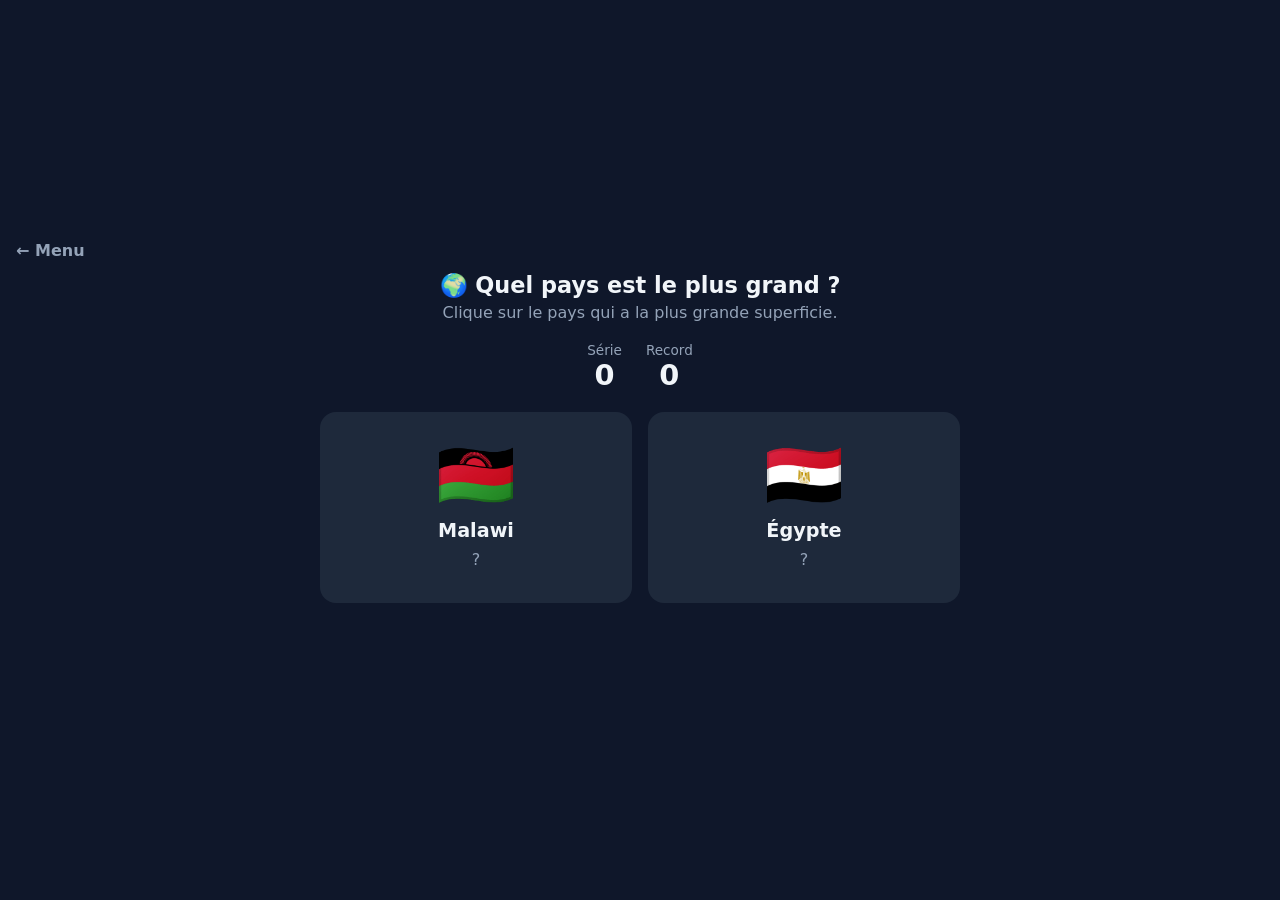
==== quiz.html @ 6a031f45 "v14 : menu de mini-jeux, prénoms + Prêt, abandon, écart 75 %, jeux de classement - Menu d'accueil (i" ====
<!DOCTYPE html>
<html lang="fr">
<head>
<meta charset="utf-8">
<meta name="viewport" content="width=device-width, initial-scale=1">
<title>Quel pays est le plus grand ?</title>
<style>
  :root { --bg:#0f172a; --card:#1e293b; --txt:#f1f5f9; --mute:#94a3b8; --ok:#22c55e; --ko:#ef4444; --acc:#38bdf8; }
  * { box-sizing:border-box; }
  body { margin:0; min-height:100vh; display:flex; flex-direction:column; align-items:center; justify-content:center;
         background:var(--bg); color:var(--txt); font-family:system-ui,sans-serif; padding:16px; }
  h1 { font-size:1.4rem; margin:0 0 4px; text-align:center; }
  .sub { color:var(--mute); margin-bottom:20px; text-align:center; }
  .scores { display:flex; gap:24px; margin-bottom:20px; }
  .scores div { text-align:center; color:var(--mute); font-size:.85rem; }
  .scores b { display:block; font-size:1.8rem; color:var(--txt); }
  .duel { display:flex; gap:16px; width:100%; max-width:640px; }
  .country { flex:1; background:var(--card); border:3px solid transparent; border-radius:16px; padding:28px 12px;
             color:var(--txt); font:inherit; cursor:pointer; transition:transform .1s, border-color .2s; }
  .country:hover:not(:disabled) { transform:translateY(-3px); border-color:var(--acc); }
  .country:disabled { cursor:default; }
  .flag { font-size:4rem; line-height:1; }
  .name { font-size:1.2rem; font-weight:600; margin-top:12px; }
  .area { margin-top:8px; color:var(--mute); min-height:1.4em; }
  .country.ok { border-color:var(--ok); }
  .country.ko { border-color:var(--ko); }
  .msg { margin:20px 0 10px; min-height:1.6em; font-weight:600; text-align:center; }
  button.action { background:var(--acc); color:#0f172a; border:0; border-radius:10px; padding:12px 24px;
                  font:inherit; font-weight:700; cursor:pointer; }
  .hidden { display:none; }
  @media (max-width:480px) { .duel { flex-direction:column; } .country { padding:18px 12px; } .flag { font-size:3rem; } }
</style>
</head>
<body>
  <a href="./" style="align-self:flex-start;color:var(--mute);text-decoration:none;font-weight:600;margin-bottom:12px">← Menu</a>
  <h1>🌍 Quel pays est le plus grand ?</h1>
  <div class="sub">Clique sur le pays qui a la plus grande superficie.</div>
  <div class="scores">
    <div>Série<b id="score">0</b></div>
    <div>Record<b id="best">0</b></div>
  </div>
  <div class="duel">
    <button class="country" id="c0"></button>
    <button class="country" id="c1"></button>
  </div>
  <div class="msg" id="msg"></div>
  <button class="action hidden" id="next"></button>

<script>
// [code ISO, nom, superficie en km²]
const DATA = [
["RU","Russie",17098246],["CA","Canada",9984670],["CN","Chine",9596961],["US","États-Unis",9833517],
["BR","Brésil",8515767],["AU","Australie",7692024],["IN","Inde",3287263],["AR","Argentine",2780400],
["KZ","Kazakhstan",2724900],["DZ","Algérie",2381741],["CD","RD Congo",2344858],["SA","Arabie saoudite",2149690],
["MX","Mexique",1964375],["ID","Indonésie",1904569],["SD","Soudan",1861484],["LY","Libye",1759540],
["IR","Iran",1648195],["MN","Mongolie",1564116],["PE","Pérou",1285216],["TD","Tchad",1284000],
["NE","Niger",1267000],["AO","Angola",1246700],["ML","Mali",1240192],["ZA","Afrique du Sud",1221037],
["CO","Colombie",1141748],["ET","Éthiopie",1104300],["BO","Bolivie",1098581],["MR","Mauritanie",1030700],
["EG","Égypte",1002450],["TZ","Tanzanie",945087],["NG","Nigeria",923768],["VE","Venezuela",916445],
["PK","Pakistan",881913],["NA","Namibie",825615],["MZ","Mozambique",801590],["TR","Turquie",783562],
["CL","Chili",756102],["ZM","Zambie",752612],["MM","Myanmar",676578],["AF","Afghanistan",652230],
["SO","Somalie",637657],["CF","Centrafrique",622984],["UA","Ukraine",603550],["MG","Madagascar",587041],
["BW","Botswana",581730],["KE","Kenya",580367],["FR","France",551695],["YE","Yémen",527968],
["TH","Thaïlande",513120],["ES","Espagne",505990],["TM","Turkménistan",488100],["CM","Cameroun",475440],
["PG","Papouasie-Nouvelle-Guinée",462840],["SE","Suède",450295],["UZ","Ouzbékistan",447400],["MA","Maroc",446550],
["IQ","Irak",438317],["PY","Paraguay",406752],["ZW","Zimbabwe",390757],["JP","Japon",377975],
["DE","Allemagne",357022],["CG","Congo",342000],["FI","Finlande",338145],["VN","Vietnam",331212],
["MY","Malaisie",330803],["NO","Norvège",323802],["CI","Côte d'Ivoire",322463],["PL","Pologne",312696],
["OM","Oman",309500],["IT","Italie",301340],["PH","Philippines",300000],["EC","Équateur",283561],
["BF","Burkina Faso",272967],["NZ","Nouvelle-Zélande",268838],["GA","Gabon",267668],["GN","Guinée",245857],
["GB","Royaume-Uni",243610],["UG","Ouganda",241038],["GH","Ghana",238533],["RO","Roumanie",238397],
["LA","Laos",236800],["GY","Guyana",214969],["BY","Biélorussie",207600],["KG","Kirghizistan",199951],
["SN","Sénégal",196722],["SY","Syrie",185180],["KH","Cambodge",181035],["UY","Uruguay",176215],
["SR","Suriname",163820],["TN","Tunisie",163610],["BD","Bangladesh",147570],["NP","Népal",147181],
["TJ","Tadjikistan",143100],["GR","Grèce",131957],["NI","Nicaragua",130373],["KP","Corée du Nord",120538],
["MW","Malawi",118484],["ER","Érythrée",117600],["BJ","Bénin",114763],["HN","Honduras",112492],
["LR","Libéria",111369],["BG","Bulgarie",110879],["CU","Cuba",109884],["GT","Guatemala",108889],
["IS","Islande",103000],["KR","Corée du Sud",100210],["HU","Hongrie",93028],["PT","Portugal",92090],
["JO","Jordanie",89342],["RS","Serbie",88361],["AZ","Azerbaïdjan",86600],["AT","Autriche",83871],
["AE","Émirats arabes unis",83600],["CZ","Tchéquie",78867],["PA","Panama",75417],["SL","Sierra Leone",71740],
["IE","Irlande",70273],["GE","Géorgie",69700],["LK","Sri Lanka",65610],["LT","Lituanie",65300],
["LV","Lettonie",64589],["TG","Togo",56785],["HR","Croatie",56594],["BA","Bosnie-Herzégovine",51209],
["CR","Costa Rica",51100],["SK","Slovaquie",49035],["DO","République dominicaine",48671],["EE","Estonie",45228],
["DK","Danemark",43094],["NL","Pays-Bas",41850],["CH","Suisse",41285],["BT","Bhoutan",38394],
["TW","Taïwan",36193],["GW","Guinée-Bissau",36125],["MD","Moldavie",33846],["BE","Belgique",30528],
["LS","Lesotho",30355],["AM","Arménie",29743],["AL","Albanie",28748],["SV","Salvador",21041],
["SI","Slovénie",20273],["FJ","Fidji",18272],["KW","Koweït",17818],["SZ","Eswatini",17364],
["TL","Timor oriental",14874],["QA","Qatar",11586],["JM","Jamaïque",10991],["LB","Liban",10452],
["CY","Chypre",9251],["LU","Luxembourg",2586],["MU","Maurice",2040],["MT","Malte",316],
["LI","Liechtenstein",160],["SM","Saint-Marin",61],["MC","Monaco",2]
].map(([code,name,area]) => ({
  name, area,
  flag: [...code].map(c => String.fromCodePoint(127397 + c.charCodeAt(0))).join("")
}));

const fmt = n => n.toLocaleString("fr-FR", { maximumFractionDigits: 2 }) + " km²";
const $ = id => document.getElementById(id);
const btns = [$("c0"), $("c1")];
const rand = () => DATA[Math.floor(Math.random() * DATA.length)];

let score = 0, kept = null, pair = [], locked = false;
let best = 0;
try { best = +localStorage.getItem("geo-best") || 0; } catch {}
$("best").textContent = best;

function randomOther(not) {
  let c;
  do { c = rand(); } while (c === not);
  return c;
}

function render() {
  pair.forEach((c, i) => {
    btns[i].className = "country";
    btns[i].disabled = false;
    btns[i].innerHTML = `<div class="flag">${c.flag}</div><div class="name">${c.name}</div><div class="area">?</div>`;
  });
  $("msg").textContent = "";
  $("next").classList.add("hidden");
  locked = false;
}

function newRound() {
  if (kept) {
    pair = [kept, randomOther(kept)];
    if (Math.random() < 0.5) pair.reverse();
  } else {
    const a = rand();
    pair = [a, randomOther(a)];
  }
  render();
}

function answer(i) {
  if (locked) return;
  locked = true;
  const bigger = pair[0].area > pair[1].area ? 0 : 1;
  btns.forEach((b, j) => {
    b.disabled = true;
    b.querySelector(".area").textContent = fmt(pair[j].area);
    if (j === bigger) b.classList.add("ok");
    else if (j === i) b.classList.add("ko");
  });
  const next = $("next");
  next.classList.remove("hidden");
  if (i === bigger) {
    score++;
    $("score").textContent = score;
    if (score > best) {
      best = score; $("best").textContent = best;
      try { localStorage.setItem("geo-best", best); } catch {}
    }
    kept = pair[Math.random() < 0.5 ? 0 : 1];  // on garde l'un des deux au hasard
    $("msg").textContent = `✅ Bravo ! On garde ${kept.name}.`;
    next.textContent = "Suivant →";
  } else {
    $("msg").textContent = `❌ Raté ! C'était ${pair[bigger].name}. Score final : ${score}`;
    kept = null; score = 0;
    $("score").textContent = 0;
    next.textContent = "Rejouer";
  }
  next.focus();
}

btns.forEach((b, i) => b.addEventListener("click", () => answer(i)));
$("next").addEventListener("click", newRound);
document.addEventListener("keydown", e => {
  if (e.key === "ArrowLeft") answer(0);
  else if (e.key === "ArrowRight") answer(1);
});
newRound();
</script>
</body>
</html>
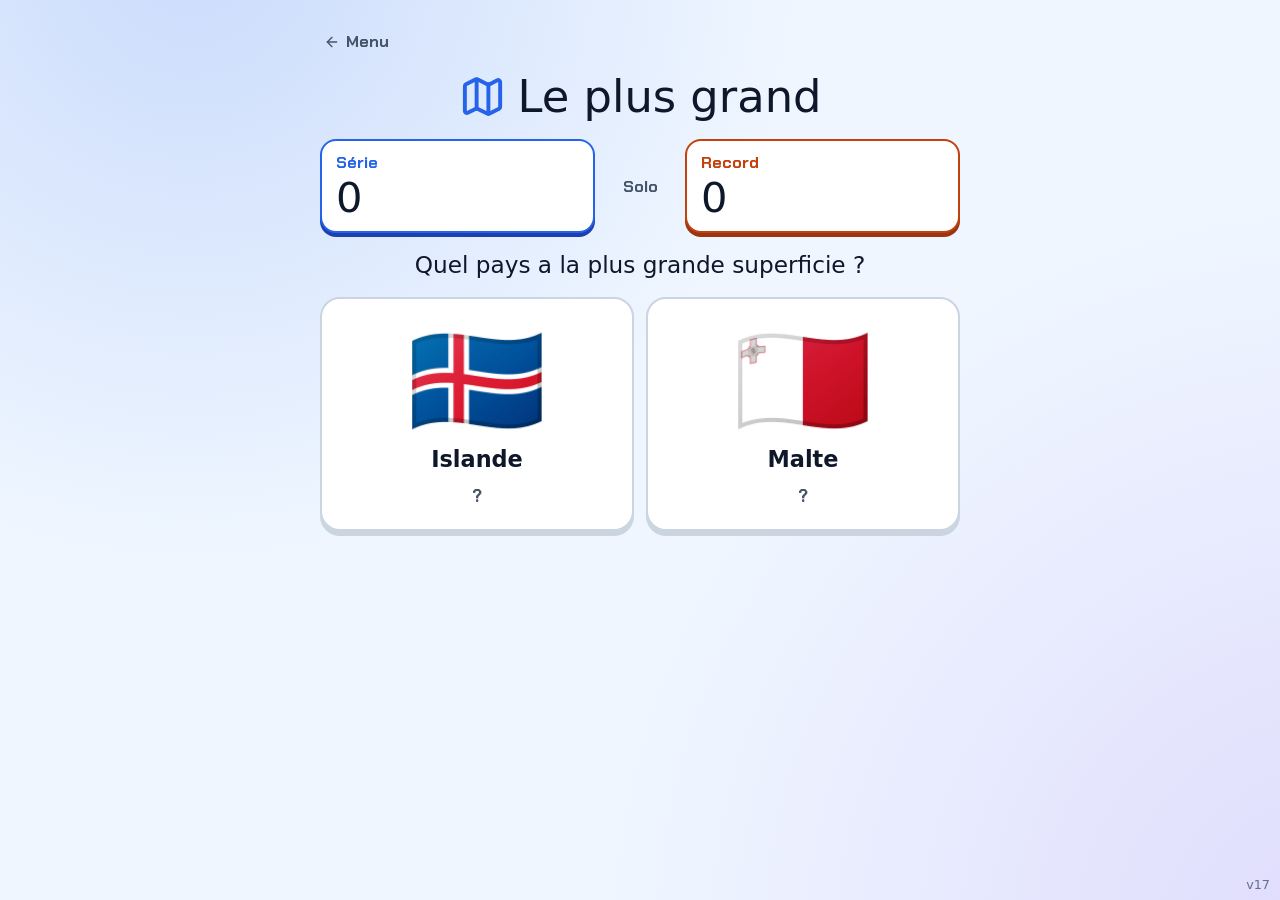
==== commit d75f7fd7: "v17 : nouveau design (skill ui-ux-pro-max) et ajout du skill au dépôt - Ajoute le skill ui-ux-pro-ma" ====
--- a/quiz.html
+++ b/quiz.html
@@ -1,174 +1,8 @@
-<!DOCTYPE html>
-<html lang="fr">
-<head>
+<!doctype html>
+<html lang="fr"><head>
 <meta charset="utf-8">
-<meta name="viewport" content="width=device-width, initial-scale=1">
-<title>Quel pays est le plus grand ?</title>
-<style>
-  :root { --bg:#0f172a; --card:#1e293b; --txt:#f1f5f9; --mute:#94a3b8; --ok:#22c55e; --ko:#ef4444; --acc:#38bdf8; }
-  * { box-sizing:border-box; }
-  body { margin:0; min-height:100vh; display:flex; flex-direction:column; align-items:center; justify-content:center;
-         background:var(--bg); color:var(--txt); font-family:system-ui,sans-serif; padding:16px; }
-  h1 { font-size:1.4rem; margin:0 0 4px; text-align:center; }
-  .sub { color:var(--mute); margin-bottom:20px; text-align:center; }
-  .scores { display:flex; gap:24px; margin-bottom:20px; }
-  .scores div { text-align:center; color:var(--mute); font-size:.85rem; }
-  .scores b { display:block; font-size:1.8rem; color:var(--txt); }
-  .duel { display:flex; gap:16px; width:100%; max-width:640px; }
-  .country { flex:1; background:var(--card); border:3px solid transparent; border-radius:16px; padding:28px 12px;
-             color:var(--txt); font:inherit; cursor:pointer; transition:transform .1s, border-color .2s; }
-  .country:hover:not(:disabled) { transform:translateY(-3px); border-color:var(--acc); }
-  .country:disabled { cursor:default; }
-  .flag { font-size:4rem; line-height:1; }
-  .name { font-size:1.2rem; font-weight:600; margin-top:12px; }
-  .area { margin-top:8px; color:var(--mute); min-height:1.4em; }
-  .country.ok { border-color:var(--ok); }
-  .country.ko { border-color:var(--ko); }
-  .msg { margin:20px 0 10px; min-height:1.6em; font-weight:600; text-align:center; }
-  button.action { background:var(--acc); color:#0f172a; border:0; border-radius:10px; padding:12px 24px;
-                  font:inherit; font-weight:700; cursor:pointer; }
-  .hidden { display:none; }
-  @media (max-width:480px) { .duel { flex-direction:column; } .country { padding:18px 12px; } .flag { font-size:3rem; } }
-</style>
-</head>
-<body>
-  <a href="./" style="align-self:flex-start;color:var(--mute);text-decoration:none;font-weight:600;margin-bottom:12px">← Menu</a>
-  <h1>🌍 Quel pays est le plus grand ?</h1>
-  <div class="sub">Clique sur le pays qui a la plus grande superficie.</div>
-  <div class="scores">
-    <div>Série<b id="score">0</b></div>
-    <div>Record<b id="best">0</b></div>
-  </div>
-  <div class="duel">
-    <button class="country" id="c0"></button>
-    <button class="country" id="c1"></button>
-  </div>
-  <div class="msg" id="msg"></div>
-  <button class="action hidden" id="next"></button>
-
-<script>
-// [code ISO, nom, superficie en km²]
-const DATA = [
-["RU","Russie",17098246],["CA","Canada",9984670],["CN","Chine",9596961],["US","États-Unis",9833517],
-["BR","Brésil",8515767],["AU","Australie",7692024],["IN","Inde",3287263],["AR","Argentine",2780400],
-["KZ","Kazakhstan",2724900],["DZ","Algérie",2381741],["CD","RD Congo",2344858],["SA","Arabie saoudite",2149690],
-["MX","Mexique",1964375],["ID","Indonésie",1904569],["SD","Soudan",1861484],["LY","Libye",1759540],
-["IR","Iran",1648195],["MN","Mongolie",1564116],["PE","Pérou",1285216],["TD","Tchad",1284000],
-["NE","Niger",1267000],["AO","Angola",1246700],["ML","Mali",1240192],["ZA","Afrique du Sud",1221037],
-["CO","Colombie",1141748],["ET","Éthiopie",1104300],["BO","Bolivie",1098581],["MR","Mauritanie",1030700],
-["EG","Égypte",1002450],["TZ","Tanzanie",945087],["NG","Nigeria",923768],["VE","Venezuela",916445],
-["PK","Pakistan",881913],["NA","Namibie",825615],["MZ","Mozambique",801590],["TR","Turquie",783562],
-["CL","Chili",756102],["ZM","Zambie",752612],["MM","Myanmar",676578],["AF","Afghanistan",652230],
-["SO","Somalie",637657],["CF","Centrafrique",622984],["UA","Ukraine",603550],["MG","Madagascar",587041],
-["BW","Botswana",581730],["KE","Kenya",580367],["FR","France",551695],["YE","Yémen",527968],
-["TH","Thaïlande",513120],["ES","Espagne",505990],["TM","Turkménistan",488100],["CM","Cameroun",475440],
-["PG","Papouasie-Nouvelle-Guinée",462840],["SE","Suède",450295],["UZ","Ouzbékistan",447400],["MA","Maroc",446550],
-["IQ","Irak",438317],["PY","Paraguay",406752],["ZW","Zimbabwe",390757],["JP","Japon",377975],
-["DE","Allemagne",357022],["CG","Congo",342000],["FI","Finlande",338145],["VN","Vietnam",331212],
-["MY","Malaisie",330803],["NO","Norvège",323802],["CI","Côte d'Ivoire",322463],["PL","Pologne",312696],
-["OM","Oman",309500],["IT","Italie",301340],["PH","Philippines",300000],["EC","Équateur",283561],
-["BF","Burkina Faso",272967],["NZ","Nouvelle-Zélande",268838],["GA","Gabon",267668],["GN","Guinée",245857],
-["GB","Royaume-Uni",243610],["UG","Ouganda",241038],["GH","Ghana",238533],["RO","Roumanie",238397],
-["LA","Laos",236800],["GY","Guyana",214969],["BY","Biélorussie",207600],["KG","Kirghizistan",199951],
-["SN","Sénégal",196722],["SY","Syrie",185180],["KH","Cambodge",181035],["UY","Uruguay",176215],
-["SR","Suriname",163820],["TN","Tunisie",163610],["BD","Bangladesh",147570],["NP","Népal",147181],
-["TJ","Tadjikistan",143100],["GR","Grèce",131957],["NI","Nicaragua",130373],["KP","Corée du Nord",120538],
-["MW","Malawi",118484],["ER","Érythrée",117600],["BJ","Bénin",114763],["HN","Honduras",112492],
-["LR","Libéria",111369],["BG","Bulgarie",110879],["CU","Cuba",109884],["GT","Guatemala",108889],
-["IS","Islande",103000],["KR","Corée du Sud",100210],["HU","Hongrie",93028],["PT","Portugal",92090],
-["JO","Jordanie",89342],["RS","Serbie",88361],["AZ","Azerbaïdjan",86600],["AT","Autriche",83871],
-["AE","Émirats arabes unis",83600],["CZ","Tchéquie",78867],["PA","Panama",75417],["SL","Sierra Leone",71740],
-["IE","Irlande",70273],["GE","Géorgie",69700],["LK","Sri Lanka",65610],["LT","Lituanie",65300],
-["LV","Lettonie",64589],["TG","Togo",56785],["HR","Croatie",56594],["BA","Bosnie-Herzégovine",51209],
-["CR","Costa Rica",51100],["SK","Slovaquie",49035],["DO","République dominicaine",48671],["EE","Estonie",45228],
-["DK","Danemark",43094],["NL","Pays-Bas",41850],["CH","Suisse",41285],["BT","Bhoutan",38394],
-["TW","Taïwan",36193],["GW","Guinée-Bissau",36125],["MD","Moldavie",33846],["BE","Belgique",30528],
-["LS","Lesotho",30355],["AM","Arménie",29743],["AL","Albanie",28748],["SV","Salvador",21041],
-["SI","Slovénie",20273],["FJ","Fidji",18272],["KW","Koweït",17818],["SZ","Eswatini",17364],
-["TL","Timor oriental",14874],["QA","Qatar",11586],["JM","Jamaïque",10991],["LB","Liban",10452],
-["CY","Chypre",9251],["LU","Luxembourg",2586],["MU","Maurice",2040],["MT","Malte",316],
-["LI","Liechtenstein",160],["SM","Saint-Marin",61],["MC","Monaco",2]
-].map(([code,name,area]) => ({
-  name, area,
-  flag: [...code].map(c => String.fromCodePoint(127397 + c.charCodeAt(0))).join("")
-}));
-
-const fmt = n => n.toLocaleString("fr-FR", { maximumFractionDigits: 2 }) + " km²";
-const $ = id => document.getElementById(id);
-const btns = [$("c0"), $("c1")];
-const rand = () => DATA[Math.floor(Math.random() * DATA.length)];
-
-let score = 0, kept = null, pair = [], locked = false;
-let best = 0;
-try { best = +localStorage.getItem("geo-best") || 0; } catch {}
-$("best").textContent = best;
-
-function randomOther(not) {
-  let c;
-  do { c = rand(); } while (c === not);
-  return c;
-}
-
-function render() {
-  pair.forEach((c, i) => {
-    btns[i].className = "country";
-    btns[i].disabled = false;
-    btns[i].innerHTML = `<div class="flag">${c.flag}</div><div class="name">${c.name}</div><div class="area">?</div>`;
-  });
-  $("msg").textContent = "";
-  $("next").classList.add("hidden");
-  locked = false;
-}
-
-function newRound() {
-  if (kept) {
-    pair = [kept, randomOther(kept)];
-    if (Math.random() < 0.5) pair.reverse();
-  } else {
-    const a = rand();
-    pair = [a, randomOther(a)];
-  }
-  render();
-}
-
-function answer(i) {
-  if (locked) return;
-  locked = true;
-  const bigger = pair[0].area > pair[1].area ? 0 : 1;
-  btns.forEach((b, j) => {
-    b.disabled = true;
-    b.querySelector(".area").textContent = fmt(pair[j].area);
-    if (j === bigger) b.classList.add("ok");
-    else if (j === i) b.classList.add("ko");
-  });
-  const next = $("next");
-  next.classList.remove("hidden");
-  if (i === bigger) {
-    score++;
-    $("score").textContent = score;
-    if (score > best) {
-      best = score; $("best").textContent = best;
-      try { localStorage.setItem("geo-best", best); } catch {}
-    }
-    kept = pair[Math.random() < 0.5 ? 0 : 1];  // on garde l'un des deux au hasard
-    $("msg").textContent = `✅ Bravo ! On garde ${kept.name}.`;
-    next.textContent = "Suivant →";
-  } else {
-    $("msg").textContent = `❌ Raté ! C'était ${pair[bigger].name}. Score final : ${score}`;
-    kept = null; score = 0;
-    $("score").textContent = 0;
-    next.textContent = "Rejouer";
-  }
-  next.focus();
-}
-
-btns.forEach((b, i) => b.addEventListener("click", () => answer(i)));
-$("next").addEventListener("click", newRound);
-document.addEventListener("keydown", e => {
-  if (e.key === "ArrowLeft") answer(0);
-  else if (e.key === "ArrowRight") answer(1);
-});
-newRound();
-</script>
-</body>
-</html>
+<meta name="viewport" content="width=device-width,initial-scale=1">
+<title>Le plus grand</title>
+<!-- L'ancien quiz a rejoint les jeux solo : redirection pour garder les anciens liens -->
+<meta http-equiv="refresh" content="0; url=solo/solo.html?jeu=superficie">
+</head><body><a href="solo/solo.html?jeu=superficie">Le plus grand</a></body></html>
